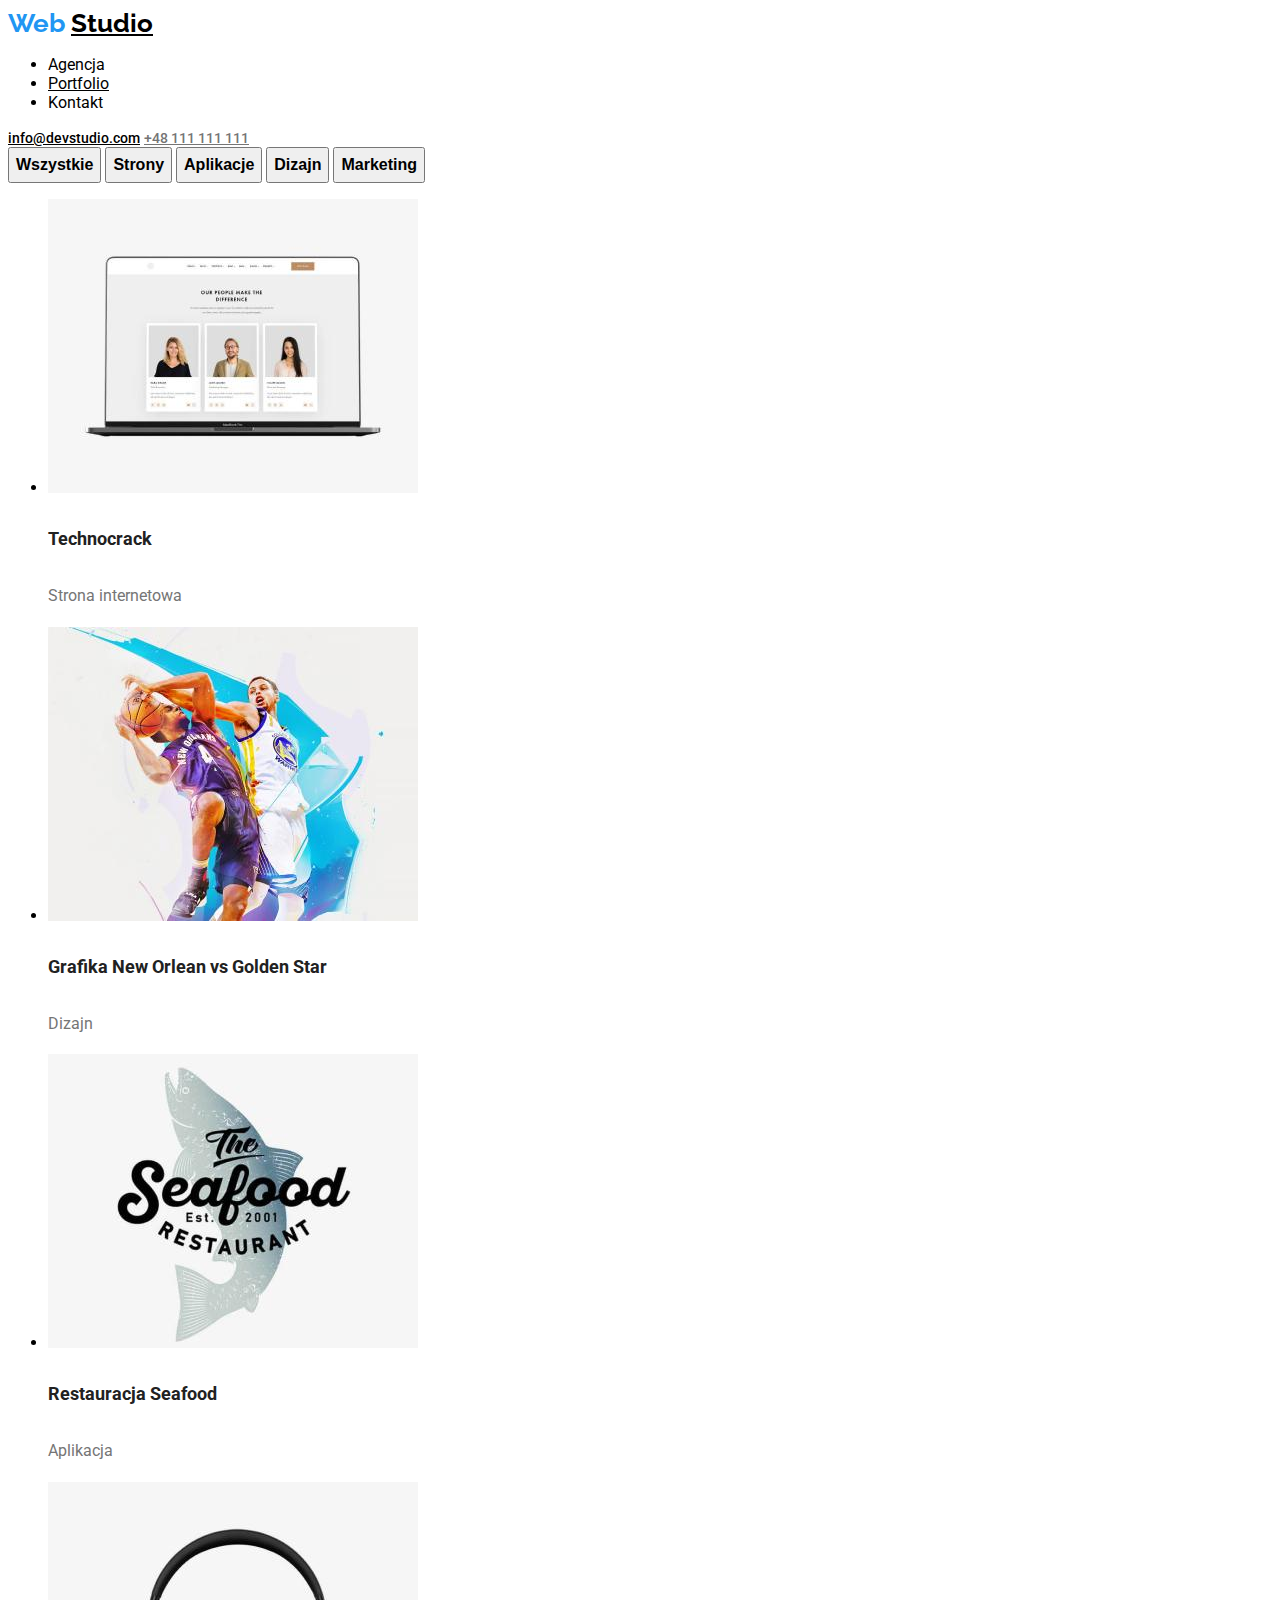
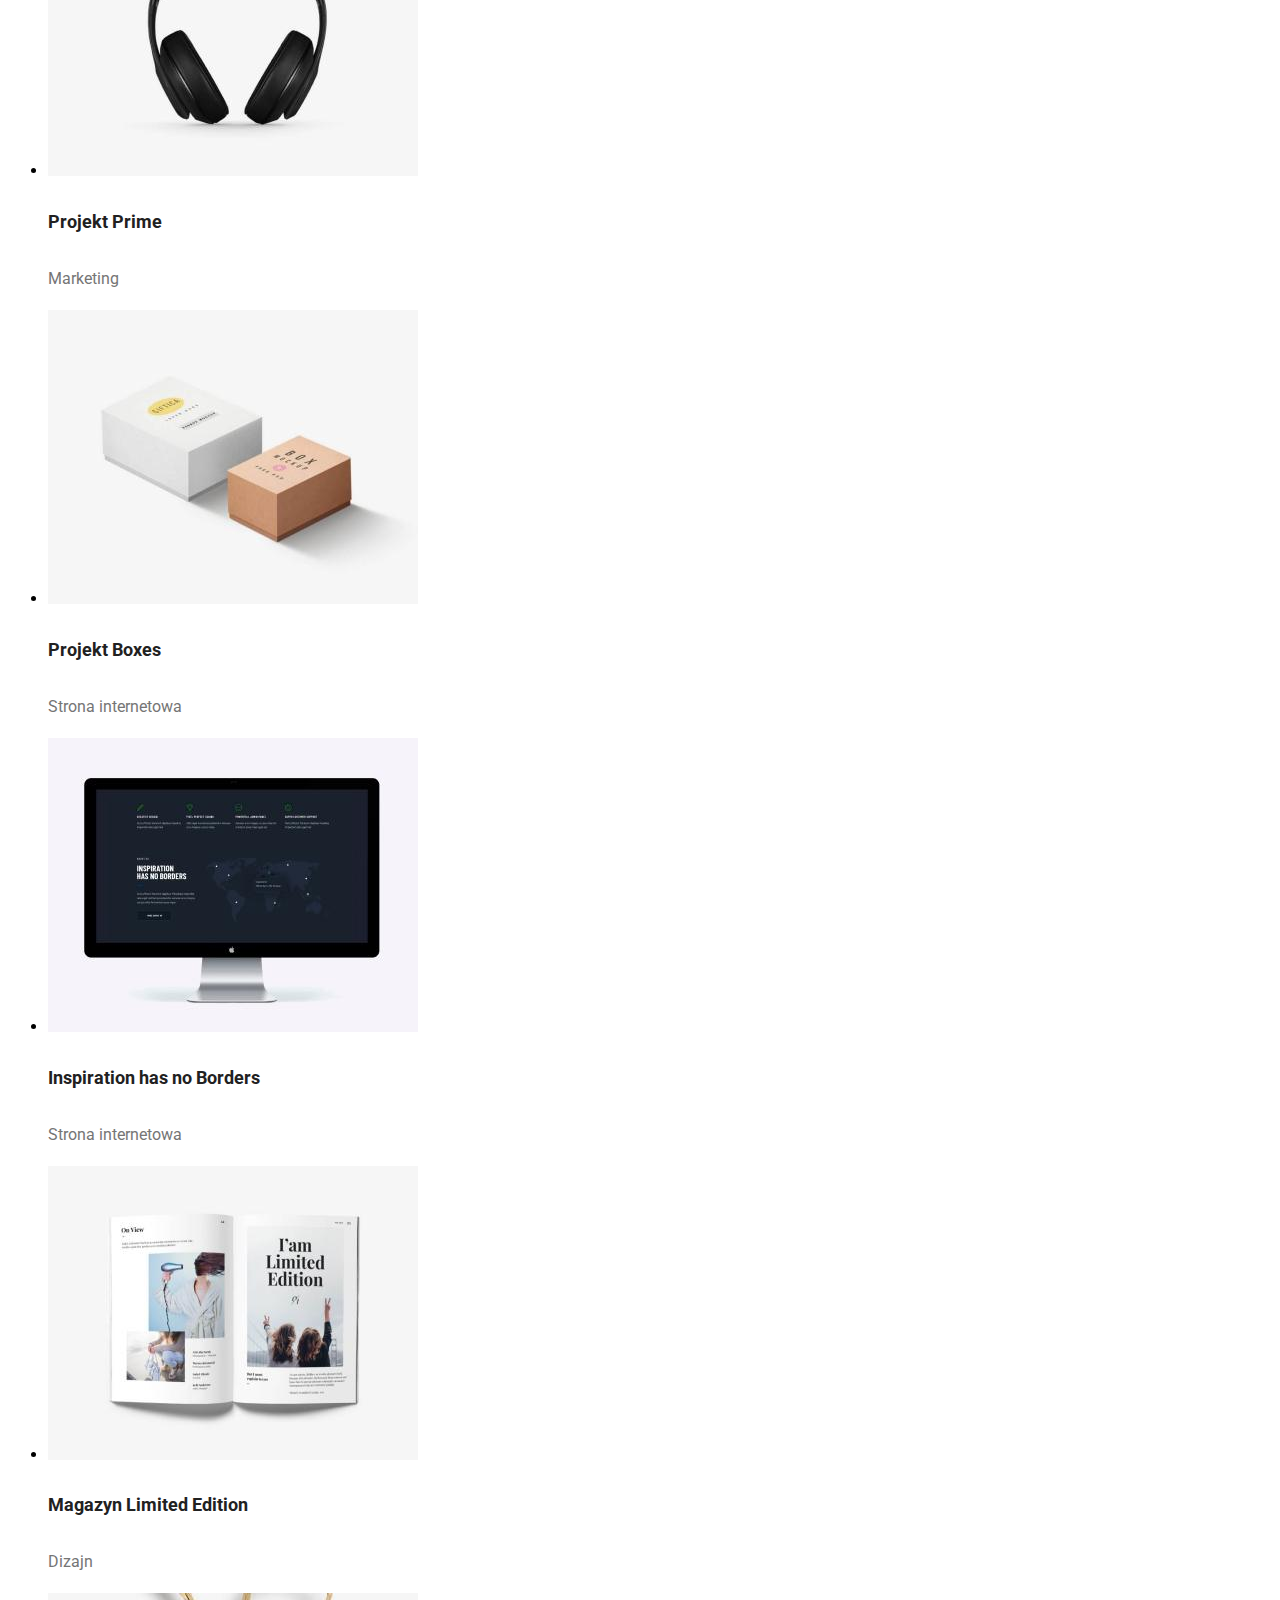
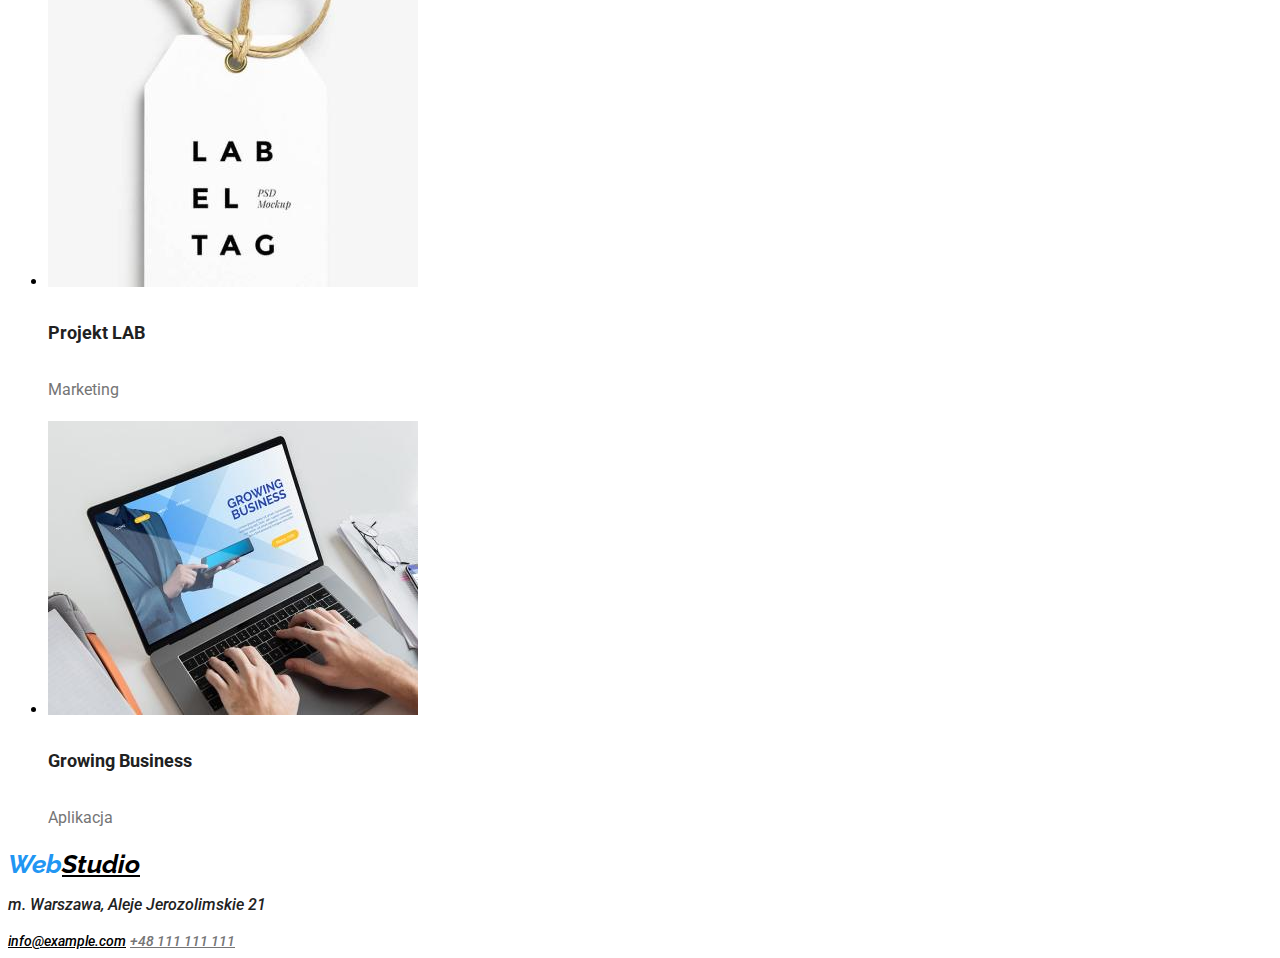
==== portfolio.html @ 7a5551d5 "create zadanie-3" ====
<!DOCTYPE html>
<html lang="en">
  <head>
    <meta charset="UTF-8" />
    <meta http-equiv="X-UA-Compatible" content="IE=edge" />
    <meta name="viewport" content="width=device-width, initial-scale=1.0" />
    <title>Document</title>
    <link rel="stylesheet" href="./CSS/style.css" />
    <link rel="preconnect" href="https://fonts.googleapis.com" />
    <link rel="preconnect" href="https://fonts.gstatic.com" crossorigin />
    <link
      href="https://fonts.googleapis.com/css2?family=Raleway:wght@700&family=Roboto:wght@400;500;700;900&display=swap"
      rel="stylesheet"
    />
    <style>
      body {
        font-family: "Roboto", sans-serif;
      }
    </style>
  </head>
  <body>
    <header>
      <div class="logo">
        <span>Web</span>
        <a class="menu-links" href="./index.html">Studio</a>
      </div>
      <nav>
        <ul class="menu-links">
          <li><a href="#" class="menu-links"></a>Agencja</li>
          <li><a href="./portfolio.html" class="menu-links">Portfolio</a></li>
          <li><a href="#" class="menu-links"></a> Kontakt</li>
        </ul>
      </nav>
      <a href="mailto:info@devstudio.com" class="contact-mail"
        >info@devstudio.com</a
      >
      <a href="tel:+48 111 111 111" class="contact-phone">+48 111 111 111</a>
    </header>
    <main>
      <button type="button">Wszystkie</button>
      <button type="button">Strony</button>
      <button type="button">Aplikacje</button>
      <button type="button">Dizajn</button>
      <button type="button">Marketing</button>
      <ul>
        <li>
          <img
            src="images/technocrack.jpg"
            width="370px"
            height="294px"
            alt="dwie kobiety i mezczyzna"
          />
          <h4>Technocrack</h4>
          <p class="usluga">Strona internetowa</p>
        </li>
      </ul>
      <ul>
        <li>
          <img
            src="images/Grafika New Orlean vs Golden Star.jpg"
            width="370px"
            height="294px"
            alt="kolorowi koszykarze"
          />
          <h4>Grafika New Orlean vs Golden Star</h4>
          <p class="usluga">Dizajn</p>
        </li>
      </ul>
      <ul>
        <li>
          <img
            src="images/Restauracja Seafood.jpg"
            width="370px"
            height="294px"
            alt="Nazwa restauracji na tle szarej ryby"
          />
          <h4>Restauracja Seafood</h4>
          <p class="usluga">Aplikacja</p>
        </li>
      </ul>
      <ul>
        <li>
          <img
            src="images/Projekt Prime.jpg"
            width="370px"
            height="294px"
            alt="duze sluchawki"
          />
          <h4>Projekt Prime</h4>
          <p class="usluga">Marketing</p>
        </li>
      </ul>
      <ul>
        <li>
          <img
            src="images/Projekt Boxes.jpg"
            width="370px"
            height="294px"
            alt="biale pudelko i bezowe pudelko"
          />
          <h4>Projekt Boxes</h4>
          <p class="usluga">Strona internetowa</p>
        </li>
      </ul>
      <ul>
        <li>
          <img
            src="images/Inspiration has no Borders.jpg"
            width="370px"
            height="294px"
            alt="czarny monitor z mapa swiata"
          />
          <h4>Inspiration has no Borders</h4>
          <p class="usluga">Strona internetowa</p>
        </li>
      </ul>
      <ul>
        <li>
          <img
            src="images/Magazyn Limited Edition.jpg"
            width="370px"
            height="294px"
            alt="otwarta gazeta"
          />
          <h4>Magazyn Limited Edition</h4>
          <p class="usluga">Dizajn</p>
        </li>
      </ul>
      <ul>
        <li>
          <img
            src="images/Projekt Lab.jpg"
            width="370px"
            height="294px"
            alt="zawieszka na sznurku"
          />
          <h4>Projekt LAB</h4>
          <p class="usluga">Marketing</p>
        </li>
      </ul>
      <ul>
        <li>
          <img
            src="images/Growing Business.jpg"
            width="370px"
            height="294px"
            alt="mezczyzna piszacy na laptopie"
          />
          <h4>Growing Business</h4>
          <p class="usluga">Aplikacja</p>
        </li>
      </ul>
    </main>
    <footer>
      <address>
        <div class="logo">
          <span>Web</span><a class="menu-links" href="./index.html">Studio</a>
        </div>
        <h3>m. Warszawa, Aleje Jerozolimskie 21</h3>
        <a href="mailto:info@example.com" class="contact-mail"
          >info@example.com</a
        >
        <a href="tel:+48 111 111 111" class="contact-phone">+48 111 111 111</a>
      </address>
    </footer>
  </body>
</html>
---- CSS/style.css ----
.logo {
  font-family: "Raleway";
  color: #2196f3;
  line-height: 1.19;
  font-weight: 700;
  font-size: 26px;
}
.menu-links {
  color: black;
  justify-content: space-between;
}
.menu-links:hover {
  color: #2196f3;
}
.contact-mail {
  color: black;
  font-size: 14px;
  font-weight: 500;
  line-height: 1.14;
}
.contact-mail:hover {
  color: #2196f3;
}
.contact-phone {
  color: #757575;
  font-size: 14px;
  font-weight: 500;
  line-height: 1.14;
}
.contact-phone:hover {
  color: #2196f3;
}
h1 {
  color: black;
  font-size: 44px;
  font-weight: 900;
  line-height: 1.36;
}
button {
  font-weight: 700;
  font-size: 16px;
  line-height: 1.87;
}
button {
  cursor: pointer;
}
h4 {
  font-weight: 700;
  font-size: 14px;
  line-height: 1.14;
  color: #212121;
}
.lorem-ipsum {
  font-weight: 400;
  font-size: 14px;
  line-height: 1.71;
  color: #757575;
}
h2 {
  font-weight: 700;
  font-size: 36px;
  line-height: 1.17;
  color: #212121;
}
h3 {
  font-weight: 500;
  font-size: 16px;
  line-height: 1.18;
  color: #212121;
}
.job-description {
  font-weight: 400;
  font-size: 16px;
  line-height: 1.18;
  color: #757575;
}
.address {
  font-weight: 400;
  font-size: 14px;
  line-height: 1.71;
  color: black;
}
h4 {
  font-weight: 700;
  font-size: 18px;
  line-height: 2;
  color: #212121;
}
.usluga {
  font-weight: 400;
  font-size: 16px;
  line-height: 1.87;
  color: #757575;
}
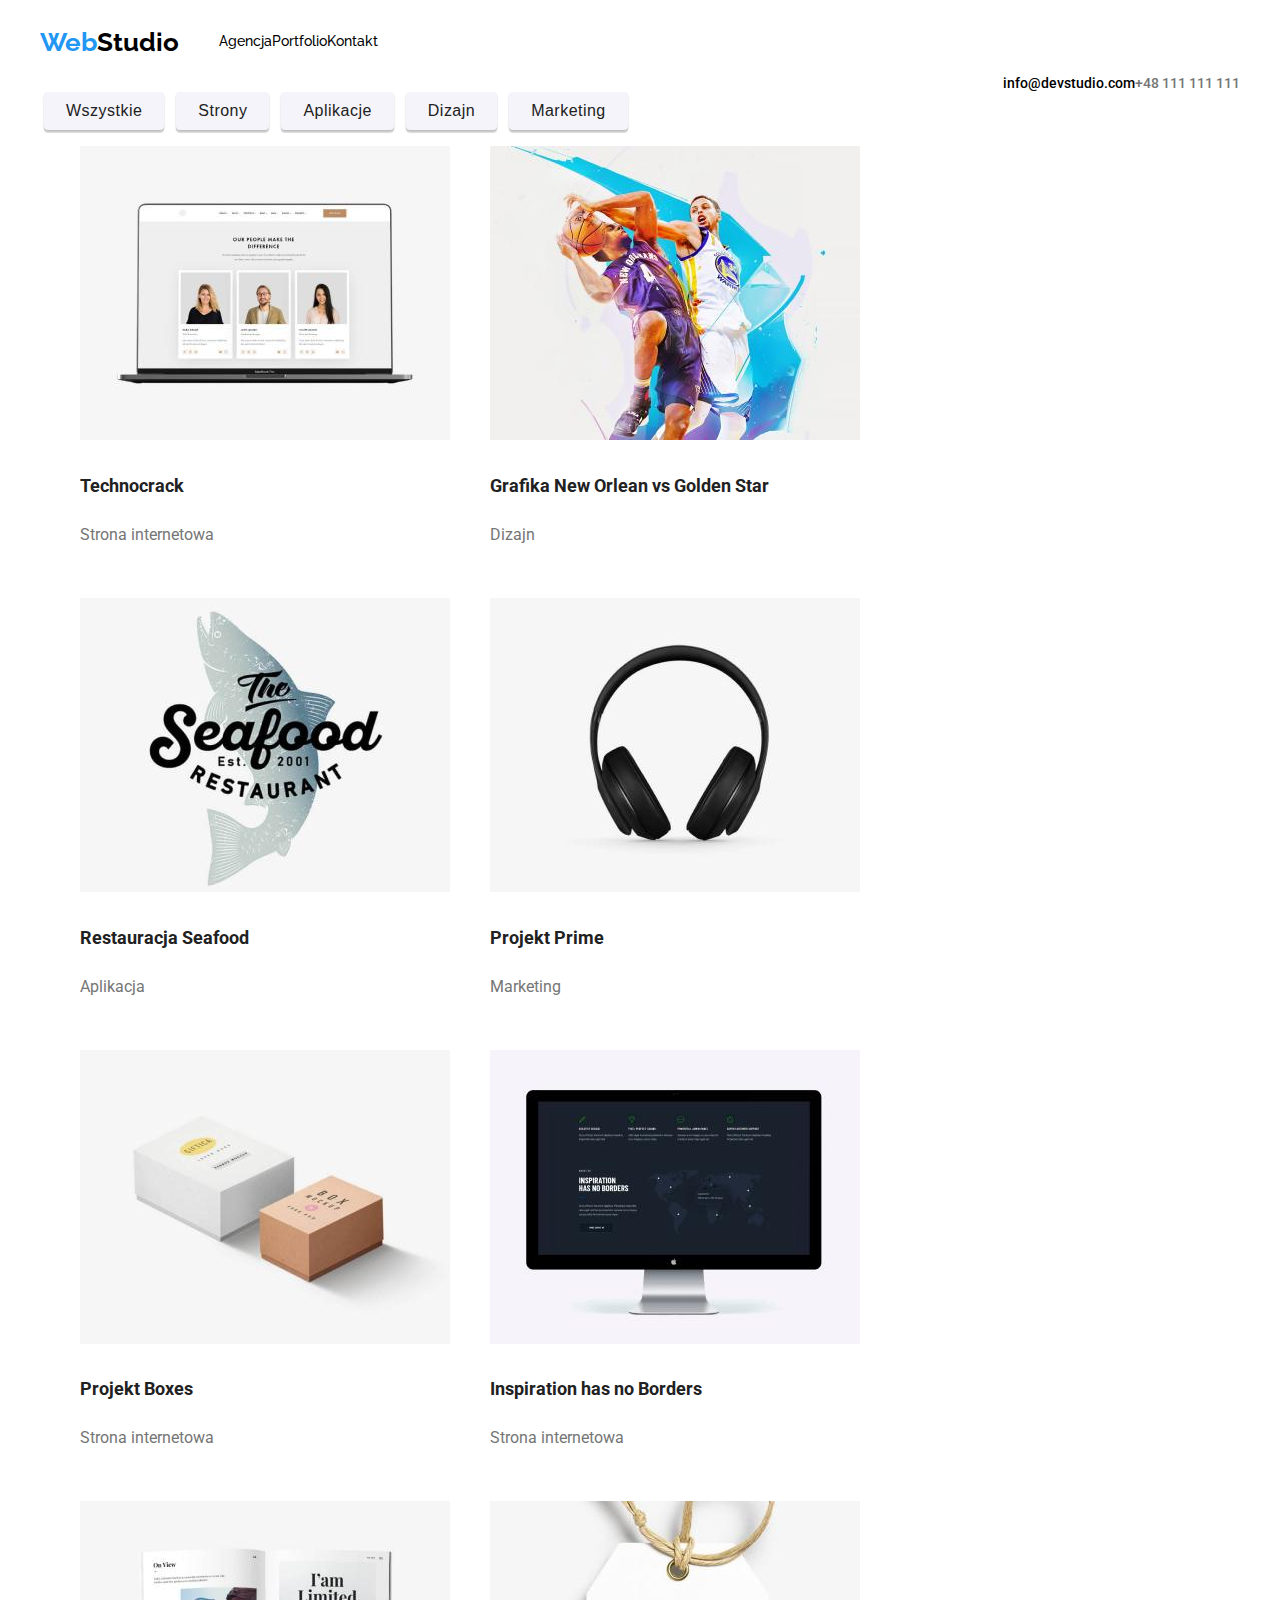
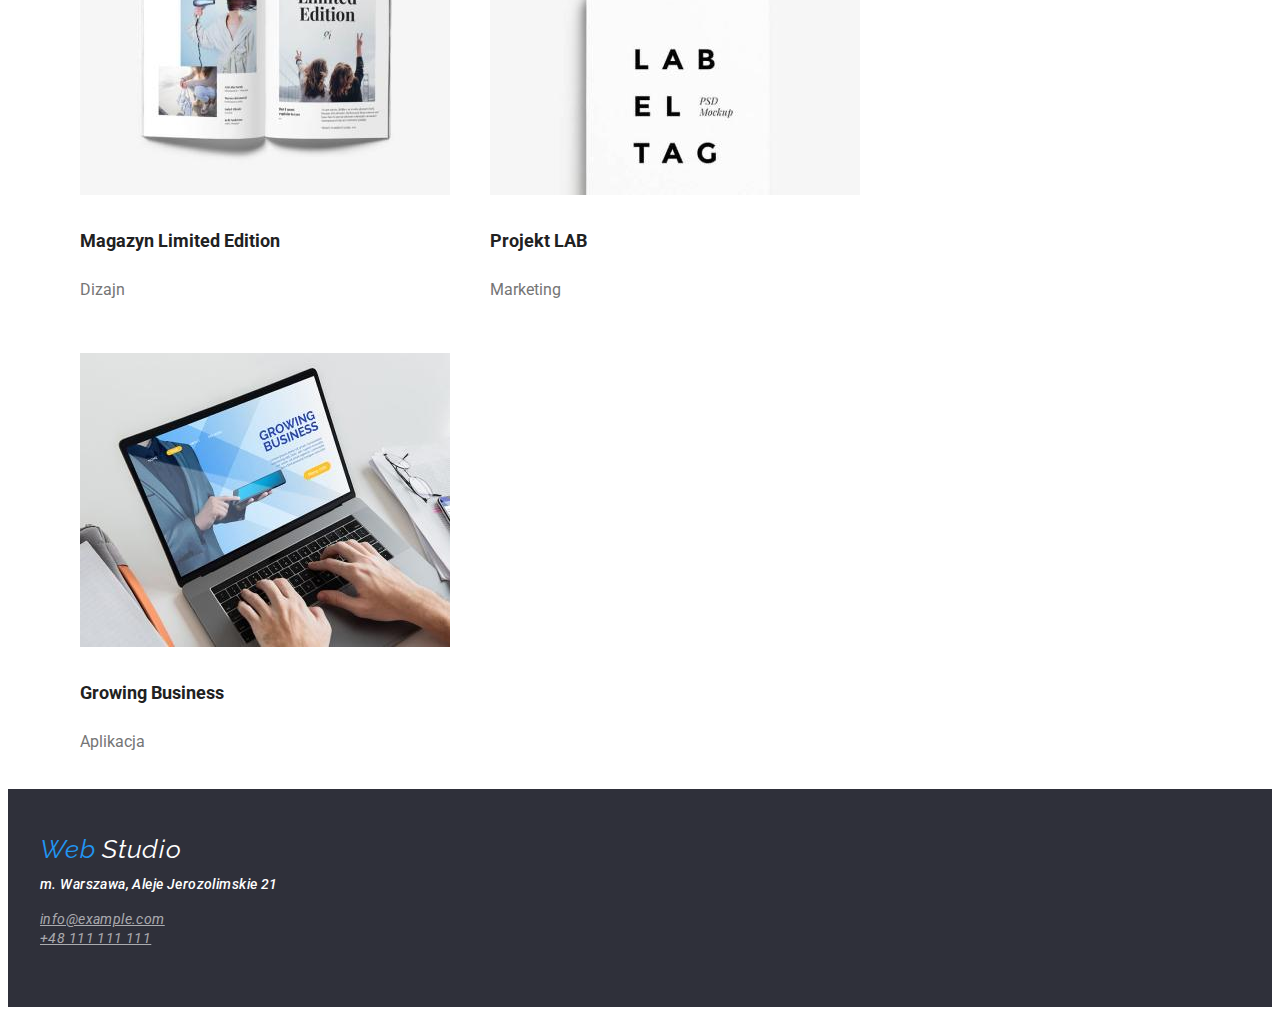
==== commit 2b5eef5a: "added index.html and style.css and portfolio.html" ====
--- a/portfolio.html
+++ b/portfolio.html
@@ -20,148 +20,172 @@
   </head>
   <body>
     <header>
-      <div class="logo">
-        <span>Web</span>
-        <a class="menu-links" href="./index.html">Studio</a>
+      <div class="container">
+        <div class="logo-nav">
+          <span>Web</span>
+          <a class="logo" href="./index.html">Studio</a>
+          <nav class="navbar-menu">
+            <ul class="menu">
+              <li><a href="#" class="menu-links">Agencja</a></li>
+              <li>
+                <a href="./portfolio.html" class="menu-links">Portfolio</a>
+              </li>
+              <li><a href="#" class="menu-links">Kontakt</a></li>
+            </ul>
+          </nav>
+        </div>
+        <div class="head-contact">
+          <a href="mailto:info@devstudio.com" class="contact-mail"
+            >info@devstudio.com</a
+          >
+
+          <a href="tel:+48111111111" class="contact-phone">+48 111 111 111</a>
+        </div>
       </div>
-      <nav>
-        <ul class="menu-links">
-          <li><a href="#" class="menu-links"></a>Agencja</li>
-          <li><a href="./portfolio.html" class="menu-links">Portfolio</a></li>
-          <li><a href="#" class="menu-links"></a> Kontakt</li>
-        </ul>
-      </nav>
-      <a href="mailto:info@devstudio.com" class="contact-mail"
-        >info@devstudio.com</a
-      >
-      <a href="tel:+48 111 111 111" class="contact-phone">+48 111 111 111</a>
     </header>
     <main>
-      <button type="button">Wszystkie</button>
-      <button type="button">Strony</button>
-      <button type="button">Aplikacje</button>
-      <button type="button">Dizajn</button>
-      <button type="button">Marketing</button>
-      <ul>
-        <li>
-          <img
-            src="images/technocrack.jpg"
-            width="370px"
-            height="294px"
-            alt="dwie kobiety i mezczyzna"
-          />
-          <h4>Technocrack</h4>
-          <p class="usluga">Strona internetowa</p>
-        </li>
-      </ul>
-      <ul>
-        <li>
-          <img
-            src="images/Grafika New Orlean vs Golden Star.jpg"
-            width="370px"
-            height="294px"
-            alt="kolorowi koszykarze"
-          />
-          <h4>Grafika New Orlean vs Golden Star</h4>
-          <p class="usluga">Dizajn</p>
-        </li>
-      </ul>
-      <ul>
-        <li>
-          <img
-            src="images/Restauracja Seafood.jpg"
-            width="370px"
-            height="294px"
-            alt="Nazwa restauracji na tle szarej ryby"
-          />
-          <h4>Restauracja Seafood</h4>
-          <p class="usluga">Aplikacja</p>
-        </li>
-      </ul>
-      <ul>
-        <li>
-          <img
-            src="images/Projekt Prime.jpg"
-            width="370px"
-            height="294px"
-            alt="duze sluchawki"
-          />
-          <h4>Projekt Prime</h4>
-          <p class="usluga">Marketing</p>
-        </li>
-      </ul>
-      <ul>
-        <li>
-          <img
-            src="images/Projekt Boxes.jpg"
-            width="370px"
-            height="294px"
-            alt="biale pudelko i bezowe pudelko"
-          />
-          <h4>Projekt Boxes</h4>
-          <p class="usluga">Strona internetowa</p>
-        </li>
-      </ul>
-      <ul>
-        <li>
-          <img
-            src="images/Inspiration has no Borders.jpg"
-            width="370px"
-            height="294px"
-            alt="czarny monitor z mapa swiata"
-          />
-          <h4>Inspiration has no Borders</h4>
-          <p class="usluga">Strona internetowa</p>
-        </li>
-      </ul>
-      <ul>
-        <li>
-          <img
-            src="images/Magazyn Limited Edition.jpg"
-            width="370px"
-            height="294px"
-            alt="otwarta gazeta"
-          />
-          <h4>Magazyn Limited Edition</h4>
-          <p class="usluga">Dizajn</p>
-        </li>
-      </ul>
-      <ul>
-        <li>
-          <img
-            src="images/Projekt Lab.jpg"
-            width="370px"
-            height="294px"
-            alt="zawieszka na sznurku"
-          />
-          <h4>Projekt LAB</h4>
-          <p class="usluga">Marketing</p>
-        </li>
-      </ul>
-      <ul>
-        <li>
-          <img
-            src="images/Growing Business.jpg"
-            width="370px"
-            height="294px"
-            alt="mezczyzna piszacy na laptopie"
-          />
-          <h4>Growing Business</h4>
-          <p class="usluga">Aplikacja</p>
-        </li>
-      </ul>
+      <div class="container">
+        <div class="all-buttons">
+          <button class="portfolio-buttons" type="button">Wszystkie</button>
+          <button class="portfolio-buttons" type="button">Strony</button>
+          <button class="portfolio-buttons" type="button">Aplikacje</button>
+          <button class="portfolio-buttons" type="button">Dizajn</button>
+          <button class="portfolio-buttons" type="button">Marketing</button>
+        </div>
+        <div class="portfolio-pics">
+          <ul>
+            <li>
+              <img
+                src="images/technocrack.jpg"
+                width="370px"
+                height="294px"
+                alt="dwie kobiety i mezczyzna"
+              />
+              <h4>Technocrack</h4>
+              <p class="usluga">Strona internetowa</p>
+            </li>
+          </ul>
+          <ul>
+            <li>
+              <img
+                src="images/Grafika New Orlean vs Golden Star.jpg"
+                width="370px"
+                height="294px"
+                alt="kolorowi koszykarze"
+              />
+              <h4>Grafika New Orlean vs Golden Star</h4>
+              <p class="usluga">Dizajn</p>
+            </li>
+          </ul>
+          <ul>
+            <li>
+              <img
+                src="images/Restauracja Seafood.jpg"
+                width="370px"
+                height="294px"
+                alt="Nazwa restauracji na tle szarej ryby"
+              />
+              <h4>Restauracja Seafood</h4>
+              <p class="usluga">Aplikacja</p>
+            </li>
+          </ul>
+          <ul>
+            <li>
+              <img
+                src="images/Projekt Prime.jpg"
+                width="370px"
+                height="294px"
+                alt="duze sluchawki"
+              />
+              <h4>Projekt Prime</h4>
+              <p class="usluga">Marketing</p>
+            </li>
+          </ul>
+          <ul>
+            <li>
+              <img
+                src="images/Projekt Boxes.jpg"
+                width="370px"
+                height="294px"
+                alt="biale pudelko i bezowe pudelko"
+              />
+              <h4>Projekt Boxes</h4>
+              <p class="usluga">Strona internetowa</p>
+            </li>
+          </ul>
+          <ul>
+            <li>
+              <img
+                src="images/Inspiration has no Borders.jpg"
+                width="370px"
+                height="294px"
+                alt="czarny monitor z mapa swiata"
+              />
+              <h4>Inspiration has no Borders</h4>
+              <p class="usluga">Strona internetowa</p>
+            </li>
+          </ul>
+          <ul>
+            <li>
+              <img
+                src="images/Magazyn Limited Edition.jpg"
+                width="370px"
+                height="294px"
+                alt="otwarta gazeta"
+              />
+              <h4>Magazyn Limited Edition</h4>
+              <p class="usluga">Dizajn</p>
+            </li>
+          </ul>
+          <ul>
+            <li>
+              <img
+                src="images/Projekt Lab.jpg"
+                width="370px"
+                height="294px"
+                alt="zawieszka na sznurku"
+              />
+              <h4>Projekt LAB</h4>
+              <p class="usluga">Marketing</p>
+            </li>
+          </ul>
+          <ul>
+            <li>
+              <img
+                src="images/Growing Business.jpg"
+                width="370px"
+                height="294px"
+                alt="mezczyzna piszacy na laptopie"
+              />
+              <h4>Growing Business</h4>
+              <p class="usluga">Aplikacja</p>
+            </li>
+          </ul>
+        </div>
+      </div>
     </main>
-    <footer>
-      <address>
-        <div class="logo">
-          <span>Web</span><a class="menu-links" href="./index.html">Studio</a>
-        </div>
-        <h3>m. Warszawa, Aleje Jerozolimskie 21</h3>
-        <a href="mailto:info@example.com" class="contact-mail"
-          >info@example.com</a
-        >
-        <a href="tel:+48 111 111 111" class="contact-phone">+48 111 111 111</a>
-      </address>
+    <footer class="footer-description">
+      <div class="container">
+        <address>
+          <div class="logo-footer">
+            <span class="logo1">Web</span>
+            <a href="./index.html" class="logo2">Studio</a>
+          </div>
+          <h3 class="address-footer">m. Warszawa, Aleje Jerozolimskie 21</h3>
+          <ul class="contact-list">
+            <li>
+              <a href="mailto:info@example.com" class="contact-mail-footer"
+                >info@example.com</a
+              >
+            </li>
+            <li>
+              <a href="tel:+48 111 111 111" class="contact-phone-footer"
+                >+48 111 111 111</a
+              >
+            </li>
+          </ul>
+        </address>
+      </div>
     </footer>
   </body>
 </html>
--- a/CSS/style.css
+++ b/CSS/style.css
@@ -1,47 +1,100 @@
+.container {
+  width: 1200px;
+  margin: 0 auto;
+}
+.navbar-menu {
+  display: flex;
+  flex-direction: row;
+  justify-content: space-between;
+  text-decoration: none;
+}
+.head-contact {
+  align-items: center;
+  display: flex;
+  justify-content: flex-end;
+}
+.menu {
+  flex-direction: row;
+  display: flex;
+  justify-content: space-between;
+}
+.logo-nav {
+  display: flex;
+  font-family: "Raleway";
+  color: #2196f3;
+  line-height: 1.19;
+  font-weight: 700;
+  font-size: 26px;
+  align-items: center;
+}
 .logo {
   font-family: "Raleway";
-  color: #2196f3;
+  color: black;
   line-height: 1.19;
   font-weight: 700;
   font-size: 26px;
+  text-decoration: none;
+}
+.logo:hover {
+  color: #2196f3;
 }
 .menu-links {
-  color: black;
-  justify-content: space-between;
+  display: flex;
+  color: black;
+  list-style: none;
+  font-size: 14px;
+  font-weight: 500;
+  line-height: 1.14;
+  text-decoration: none;
 }
 .menu-links:hover {
   color: #2196f3;
 }
-.contact-mail {
-  color: black;
-  font-size: 14px;
-  font-weight: 500;
-  line-height: 1.14;
-}
-.contact-mail:hover {
-  color: #2196f3;
-}
-.contact-phone {
-  color: #757575;
-  font-size: 14px;
-  font-weight: 500;
-  line-height: 1.14;
-}
-.contact-phone:hover {
-  color: #2196f3;
-}
-h1 {
-  color: black;
+.main-description {
+  padding: 200px;
+  text-align: center;
+  margin: 0 auto;
+}
+.main-description > h1 {
+  color: white;
   font-size: 44px;
   font-weight: 900;
   line-height: 1.36;
-}
-button {
-  font-weight: 700;
-  font-size: 16px;
-  line-height: 1.87;
-}
-button {
+  text-align: center;
+  letter-spacing: 0.06em;
+  margin: 0 auto;
+  margin-bottom: 40px;
+}
+.contact-mail {
+  color: black;
+  font-size: 14px;
+  font-weight: 500;
+  line-height: 1.14;
+  text-decoration: none;
+}
+.contact-mail:hover {
+  color: #2196f3;
+}
+.contact-phone {
+  color: #757575;
+  font-size: 14px;
+  font-weight: 500;
+  line-height: 1.14;
+  text-decoration: none;
+}
+.contact-phone:hover {
+  color: #2196f3;
+}
+.button-description {
+  font-weight: 900;
+  font-size: 16px;
+  line-height: 1.88;
+  background-color: #2196f3;
+  color: #fff;
+  padding: 10px 42px;
+  border-radius: 4px;
+  border: none;
+  letter-spacing: 0.06em;
   cursor: pointer;
 }
 h4 {
@@ -49,18 +102,59 @@
   font-size: 14px;
   line-height: 1.14;
   color: #212121;
+  margin-bottom: 10px;
+}
+.our-strenghts {
+  display: flex;
+  padding: 0;
+  gap: 30px;
+  letter-spacing: 0.03em;
 }
 .lorem-ipsum {
   font-weight: 400;
   font-size: 14px;
   line-height: 1.71;
   color: #757575;
+}
+ul {
+  list-style: none;
 }
 h2 {
   font-weight: 700;
   font-size: 36px;
   line-height: 1.17;
   color: #212121;
+  text-align: center;
+}
+.what-we-do {
+  display: flex;
+  flex-direction: row;
+  padding: 0;
+  justify-content: space-around;
+  gap: 30px;
+  margin: 0 auto;
+}
+.section-background {
+  background-color: #2f303a;
+  height: 600px;
+}
+.team-background {
+  background: #f5f4fa;
+  padding-top: 94px;
+  padding-bottom: 94px;
+}
+.our-team {
+  display: flex;
+  gap: 30px;
+  padding: 0;
+  justify-content: center;
+}
+.human {
+  box-shadow: 0px 1px 3px rgba(0, 0, 0, 0.12), 0px 1px 1px rgba(0, 0, 0, 0.14),
+    0px 2px 1px rgba(0, 0, 0, 0.2);
+  border-radius: 0px 0px 4px 4px;
+  background-color: #fff;
+  text-align: center;
 }
 h3 {
   font-weight: 500;
@@ -92,3 +186,90 @@
   line-height: 1.87;
   color: #757575;
 }
+.footer-description {
+  background-color: #2f303a;
+  padding-top: 60px;
+  padding-bottom: 60px;
+}
+.logo-footer {
+  font-family: Raleway, sans-serif;
+  font-size: 26px;
+  line-height: 1.2px;
+  letter-spacing: 0.03em;
+  margin-top: 0;
+  margin-bottom: 0;
+  font-weight: 700px;
+}
+.logo1 {
+  color: #2196f3;
+  margin: 0;
+}
+.logo2 {
+  color: #fff;
+  text-decoration: none;
+  margin: 0;
+}
+.logo2:hover {
+  color: #2196f3;
+}
+.contact-mail-footer {
+  font-weight: 400px;
+  font-size: 14px;
+  line-height: 1.71px;
+  letter-spacing: 0.03em;
+  color: rgba(255, 255, 255, 0.6);
+  padding-top: 9px;
+}
+.contact-phone-footer {
+  font-weight: 400px;
+  font-size: 14px;
+  line-height: 1.71px;
+  letter-spacing: 0.03em;
+  color: rgba(255, 255, 255, 0.6);
+  padding-top: 9px;
+}
+.address-footer {
+  font-weight: 400px;
+  font-size: 14px;
+  line-height: 1.71px;
+  letter-spacing: 0.03em;
+  color: #fff;
+  padding-top: 20px;
+}
+.contact-list {
+  list-style: none;
+  display: block;
+  align-content: flex-start;
+  margin: 0 auto;
+  padding: 0;
+  padding-top: 9px;
+}
+/*PORTFOLIO*/
+.all-buttons {
+}
+.portfolio-buttons {
+  background: #f5f4fa;
+  border-radius: 4px;
+  box-shadow: 0px 3px 1px rgba(0, 0, 0, 0.1), 0px 1px 2px rgba(0, 0, 0, 0.08),
+    0px 2px 2px rgba(0, 0, 0, 0.12);
+  letter-spacing: 0.03em;
+  text-align: center;
+  font-weight: 500;
+  line-height: 1.62;
+  font-size: 16px;
+  color: #212121;
+  border-style: none;
+  padding: 6px 22px;
+  margin: 0px 4px;
+  cursor: pointer;
+}
+.portfolio-buttons:hover {
+  background: #2196f3;
+  color: #fff;
+}
+.portfolio-pics {
+  display: flex;
+  flex-wrap: wrap;
+  flex-direction: row;
+  margin: 0 auto;
+}
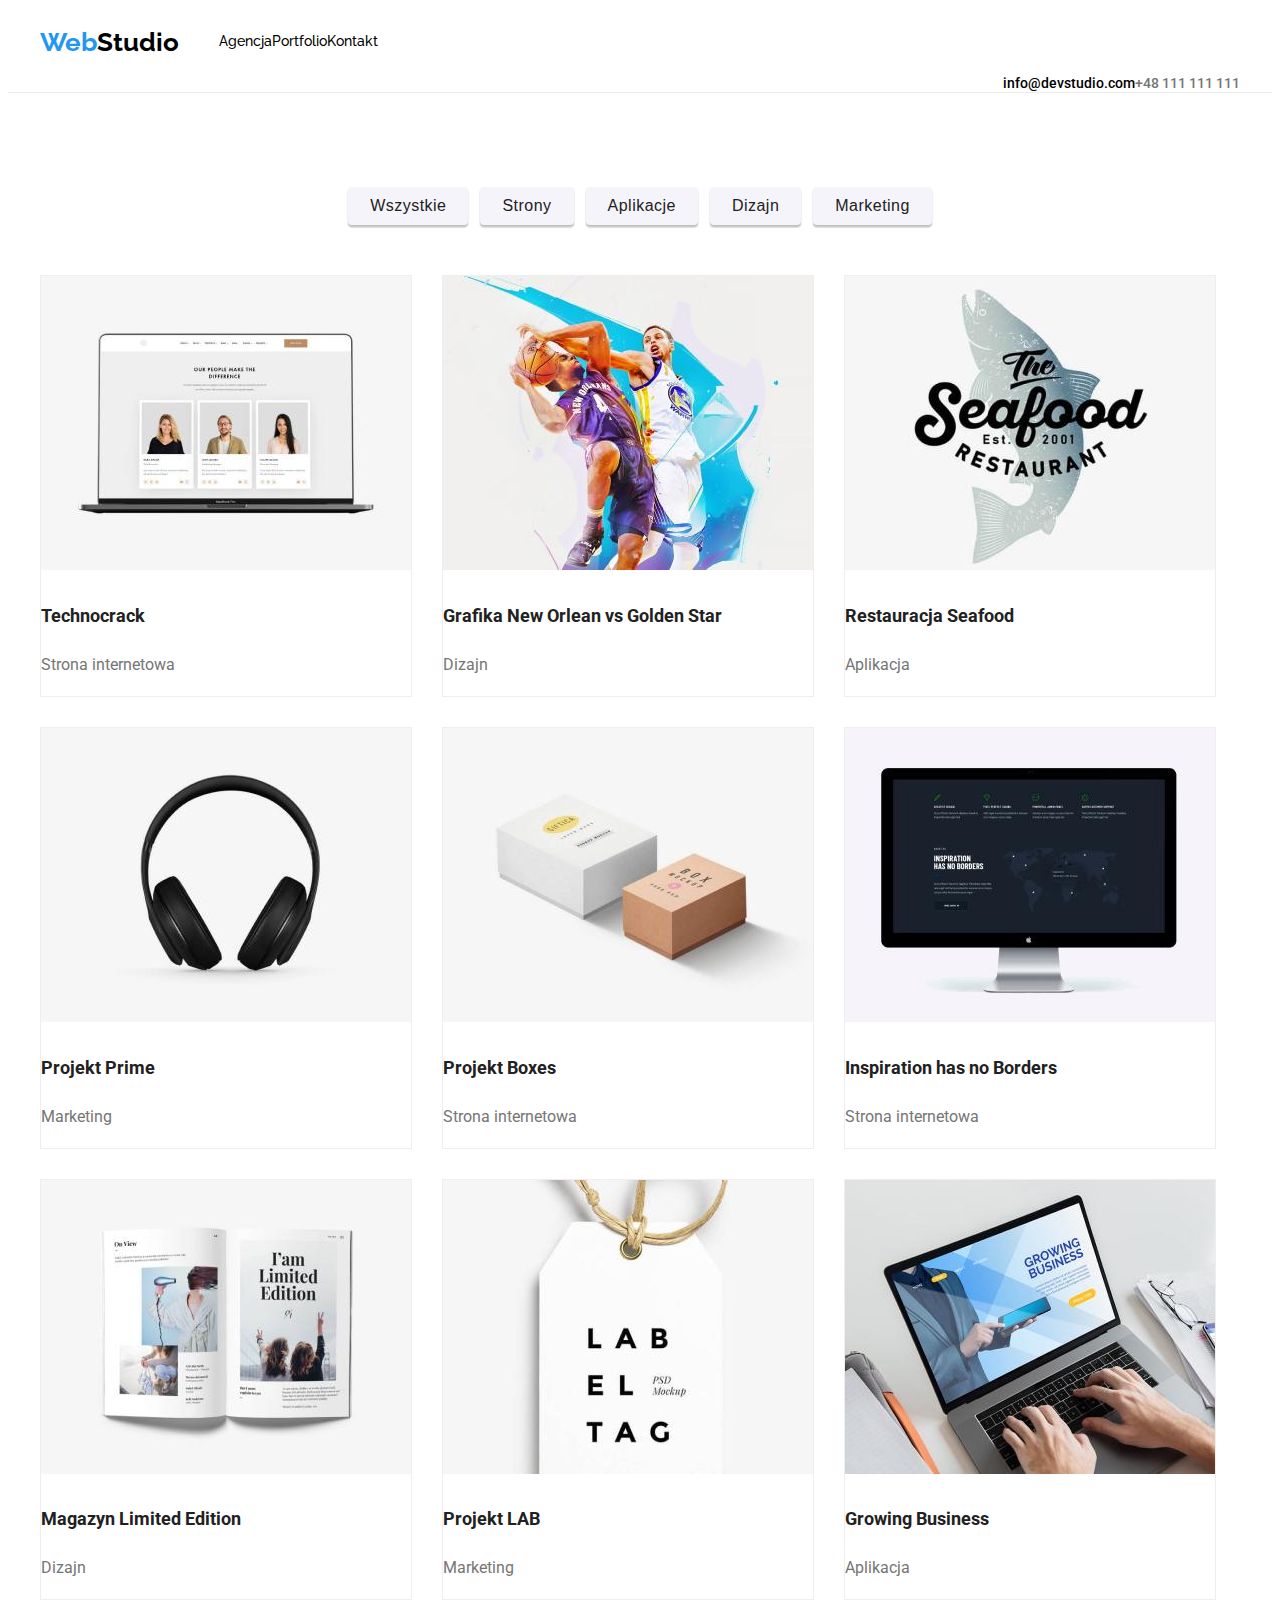
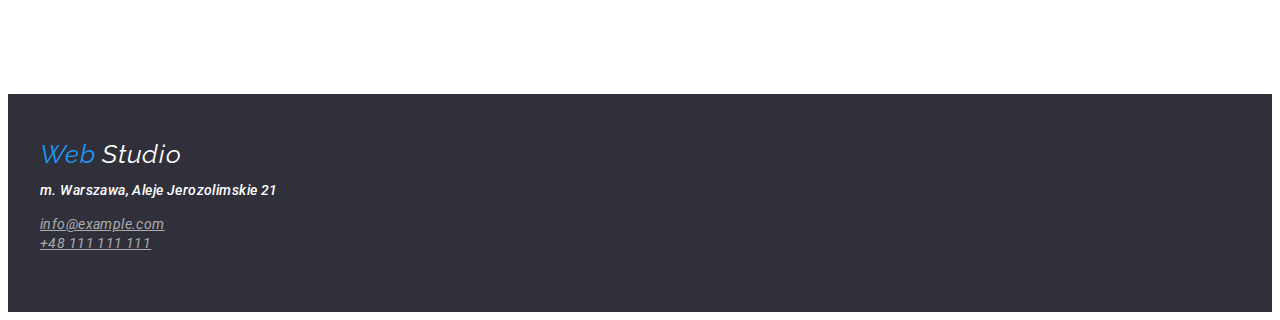
==== commit 111b807e: "add inex.html add portfolio.html add style.css" ====
--- a/portfolio.html
+++ b/portfolio.html
@@ -20,26 +20,28 @@
   </head>
   <body>
     <header>
-      <div class="container">
-        <div class="logo-nav">
-          <span>Web</span>
-          <a class="logo" href="./index.html">Studio</a>
-          <nav class="navbar-menu">
-            <ul class="menu">
-              <li><a href="#" class="menu-links">Agencja</a></li>
-              <li>
-                <a href="./portfolio.html" class="menu-links">Portfolio</a>
-              </li>
-              <li><a href="#" class="menu-links">Kontakt</a></li>
-            </ul>
-          </nav>
-        </div>
-        <div class="head-contact">
-          <a href="mailto:info@devstudio.com" class="contact-mail"
-            >info@devstudio.com</a
-          >
+      <div class="border">
+        <div class="container">
+          <div class="logo-nav">
+            <span>Web</span>
+            <a class="logo" href="./index.html">Studio</a>
+            <nav class="navbar-menu">
+              <ul class="menu">
+                <li><a href="#" class="menu-links">Agencja</a></li>
+                <li>
+                  <a href="./portfolio.html" class="menu-links">Portfolio</a>
+                </li>
+                <li><a href="#" class="menu-links">Kontakt</a></li>
+              </ul>
+            </nav>
+          </div>
+          <div class="head-contact">
+            <a href="mailto:info@devstudio.com" class="contact-mail"
+              >info@devstudio.com</a
+            >
 
-          <a href="tel:+48111111111" class="contact-phone">+48 111 111 111</a>
+            <a href="tel:+48111111111" class="contact-phone">+48 111 111 111</a>
+          </div>
         </div>
       </div>
     </header>
@@ -52,33 +54,35 @@
           <button class="portfolio-buttons" type="button">Dizajn</button>
           <button class="portfolio-buttons" type="button">Marketing</button>
         </div>
+      </div>
+      <div class="container">
         <div class="portfolio-pics">
-          <ul>
-            <li>
+          <ul class="images">
+            <li class="image">
               <img
                 src="images/technocrack.jpg"
                 width="370px"
                 height="294px"
                 alt="dwie kobiety i mezczyzna"
               />
+
               <h4>Technocrack</h4>
               <p class="usluga">Strona internetowa</p>
             </li>
-          </ul>
-          <ul>
-            <li>
+
+            <li class="image">
               <img
                 src="images/Grafika New Orlean vs Golden Star.jpg"
                 width="370px"
                 height="294px"
                 alt="kolorowi koszykarze"
               />
+
               <h4>Grafika New Orlean vs Golden Star</h4>
               <p class="usluga">Dizajn</p>
             </li>
-          </ul>
-          <ul>
-            <li>
+
+            <li class="image">
               <img
                 src="images/Restauracja Seafood.jpg"
                 width="370px"
@@ -88,9 +92,8 @@
               <h4>Restauracja Seafood</h4>
               <p class="usluga">Aplikacja</p>
             </li>
-          </ul>
-          <ul>
-            <li>
+
+            <li class="image">
               <img
                 src="images/Projekt Prime.jpg"
                 width="370px"
@@ -100,9 +103,8 @@
               <h4>Projekt Prime</h4>
               <p class="usluga">Marketing</p>
             </li>
-          </ul>
-          <ul>
-            <li>
+
+            <li class="image">
               <img
                 src="images/Projekt Boxes.jpg"
                 width="370px"
@@ -112,9 +114,8 @@
               <h4>Projekt Boxes</h4>
               <p class="usluga">Strona internetowa</p>
             </li>
-          </ul>
-          <ul>
-            <li>
+
+            <li class="image">
               <img
                 src="images/Inspiration has no Borders.jpg"
                 width="370px"
@@ -124,9 +125,8 @@
               <h4>Inspiration has no Borders</h4>
               <p class="usluga">Strona internetowa</p>
             </li>
-          </ul>
-          <ul>
-            <li>
+
+            <li class="image">
               <img
                 src="images/Magazyn Limited Edition.jpg"
                 width="370px"
@@ -136,9 +136,8 @@
               <h4>Magazyn Limited Edition</h4>
               <p class="usluga">Dizajn</p>
             </li>
-          </ul>
-          <ul>
-            <li>
+
+            <li class="image">
               <img
                 src="images/Projekt Lab.jpg"
                 width="370px"
@@ -148,9 +147,8 @@
               <h4>Projekt LAB</h4>
               <p class="usluga">Marketing</p>
             </li>
-          </ul>
-          <ul>
-            <li>
+
+            <li class="image">
               <img
                 src="images/Growing Business.jpg"
                 width="370px"
--- a/CSS/style.css
+++ b/CSS/style.css
@@ -245,7 +245,15 @@
   padding-top: 9px;
 }
 /*PORTFOLIO*/
+.border {
+  border-bottom: 1px solid;
+  border-color: #ececec;
+}
 .all-buttons {
+  text-align: center;
+  margin: 0 auto;
+  padding-bottom: 50px;
+  padding-top: 94px;
 }
 .portfolio-buttons {
   background: #f5f4fa;
@@ -268,8 +276,18 @@
   color: #fff;
 }
 .portfolio-pics {
+  margin: 0;
+  padding-bottom: 94px;
+}
+.images {
   display: flex;
   flex-wrap: wrap;
-  flex-direction: row;
-  margin: 0 auto;
-}
+  gap: 30px;
+  padding: 0;
+  margin: 0;
+  flex-basis: calc((100% - 30px) / 3);
+}
+.image {
+  border: solid 1px;
+  border-color: #eee;
+}
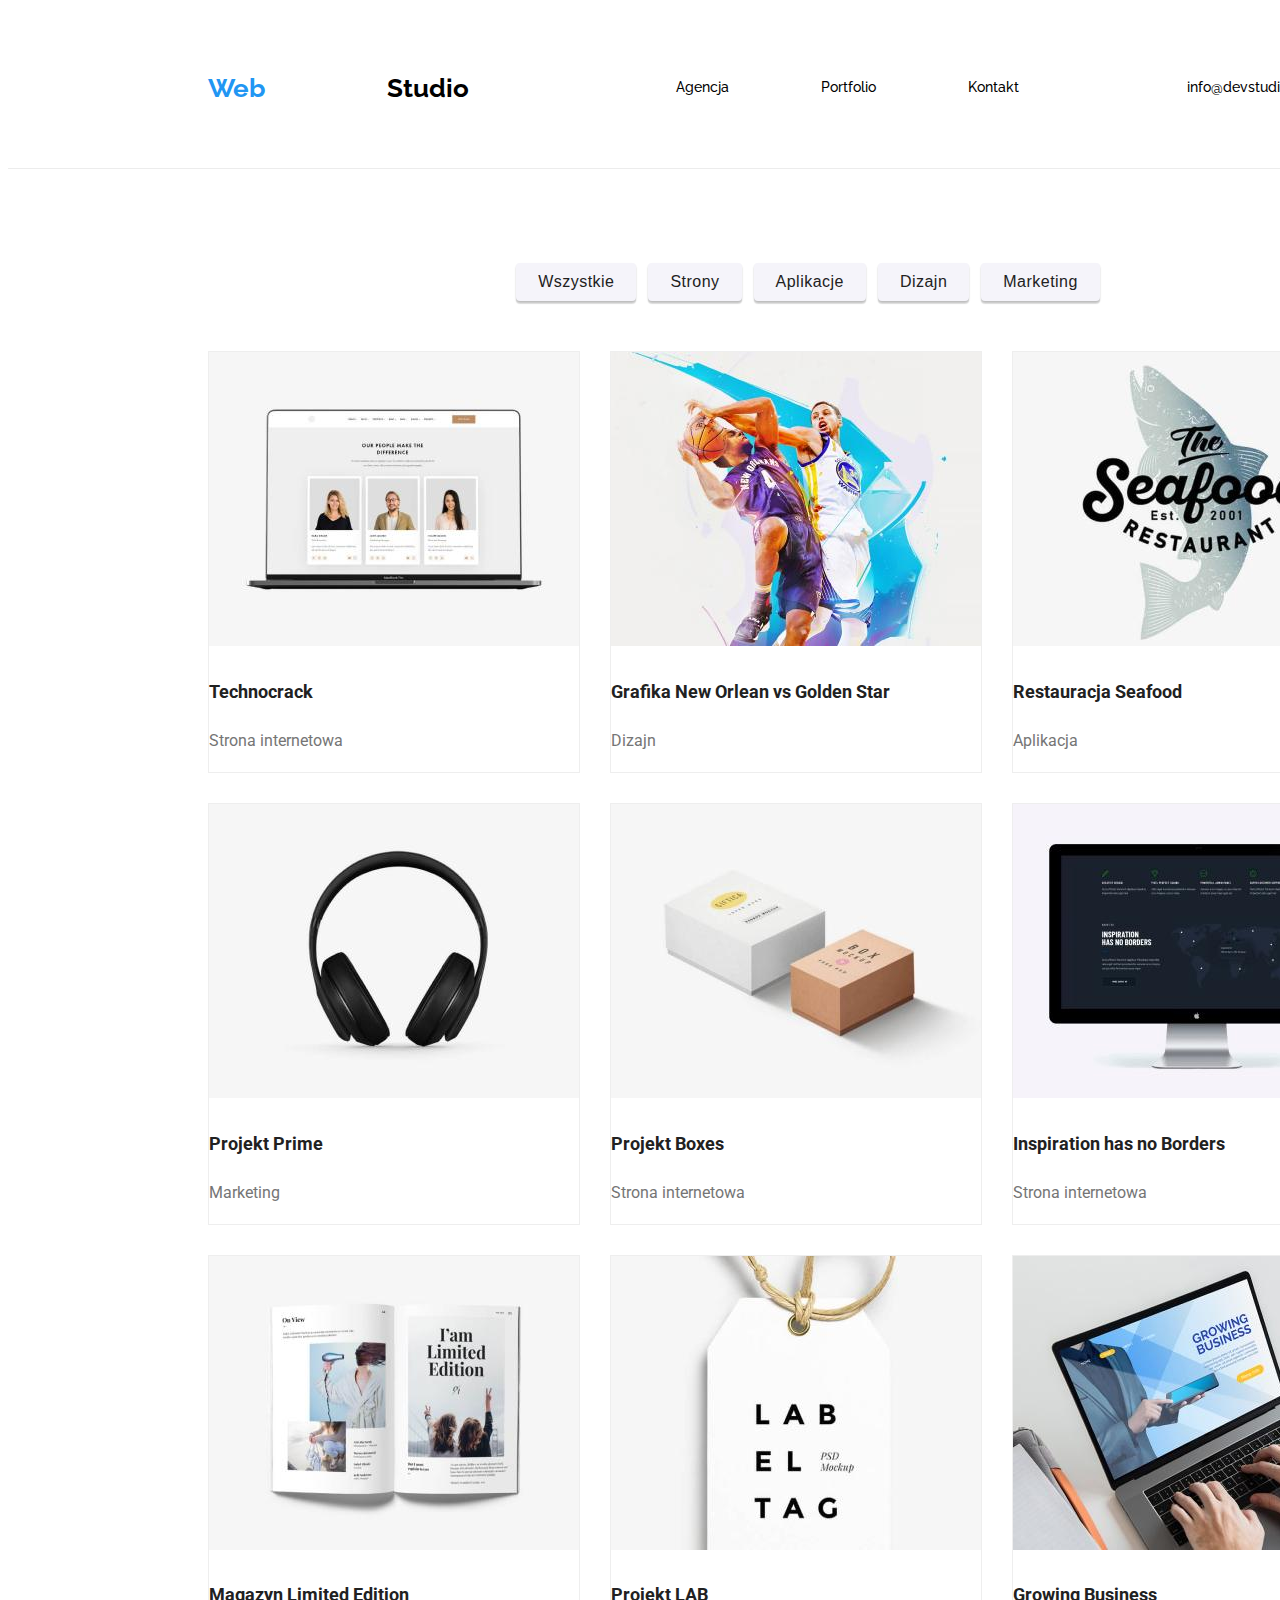
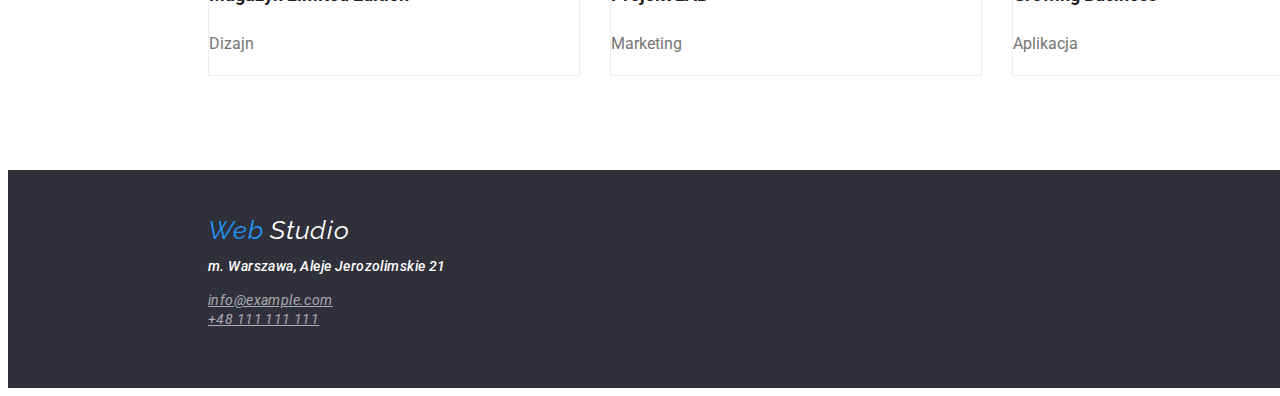
==== commit c3aa4972: "added index.html and style.css and portfolio.html" ====
--- a/portfolio.html
+++ b/portfolio.html
@@ -15,6 +15,7 @@
     <style>
       body {
         font-family: "Roboto", sans-serif;
+        width: 1600px;
       }
     </style>
   </head>
@@ -34,13 +35,15 @@
                 <li><a href="#" class="menu-links">Kontakt</a></li>
               </ul>
             </nav>
-          </div>
-          <div class="head-contact">
-            <a href="mailto:info@devstudio.com" class="contact-mail"
-              >info@devstudio.com</a
-            >
+            <div class="head-contact">
+              <a href="mailto:info@devstudio.com" class="contact-mail"
+                >info@devstudio.com</a
+              >
 
-            <a href="tel:+48111111111" class="contact-phone">+48 111 111 111</a>
+              <a href="tel:+48111111111" class="contact-phone"
+                >+48 111 111 111</a
+              >
+            </div>
           </div>
         </div>
       </div>
--- a/CSS/style.css
+++ b/CSS/style.css
@@ -9,7 +9,6 @@
   text-decoration: none;
 }
 .head-contact {
-  align-items: center;
   display: flex;
   justify-content: flex-end;
 }
@@ -18,6 +17,10 @@
   display: flex;
   justify-content: space-between;
 }
+.menu-options {
+  display: flex;
+  justify-content: space-between;
+}
 .logo-nav {
   display: flex;
   font-family: "Raleway";
@@ -26,6 +29,7 @@
   font-weight: 700;
   font-size: 26px;
   align-items: center;
+  justify-content: space-between;
 }
 .logo {
   font-family: "Raleway";
@@ -35,6 +39,7 @@
   font-size: 26px;
   text-decoration: none;
 }
+
 .logo:hover {
   color: #2196f3;
 }
@@ -46,6 +51,7 @@
   font-weight: 500;
   line-height: 1.14;
   text-decoration: none;
+  padding: 46px;
 }
 .menu-links:hover {
   color: #2196f3;
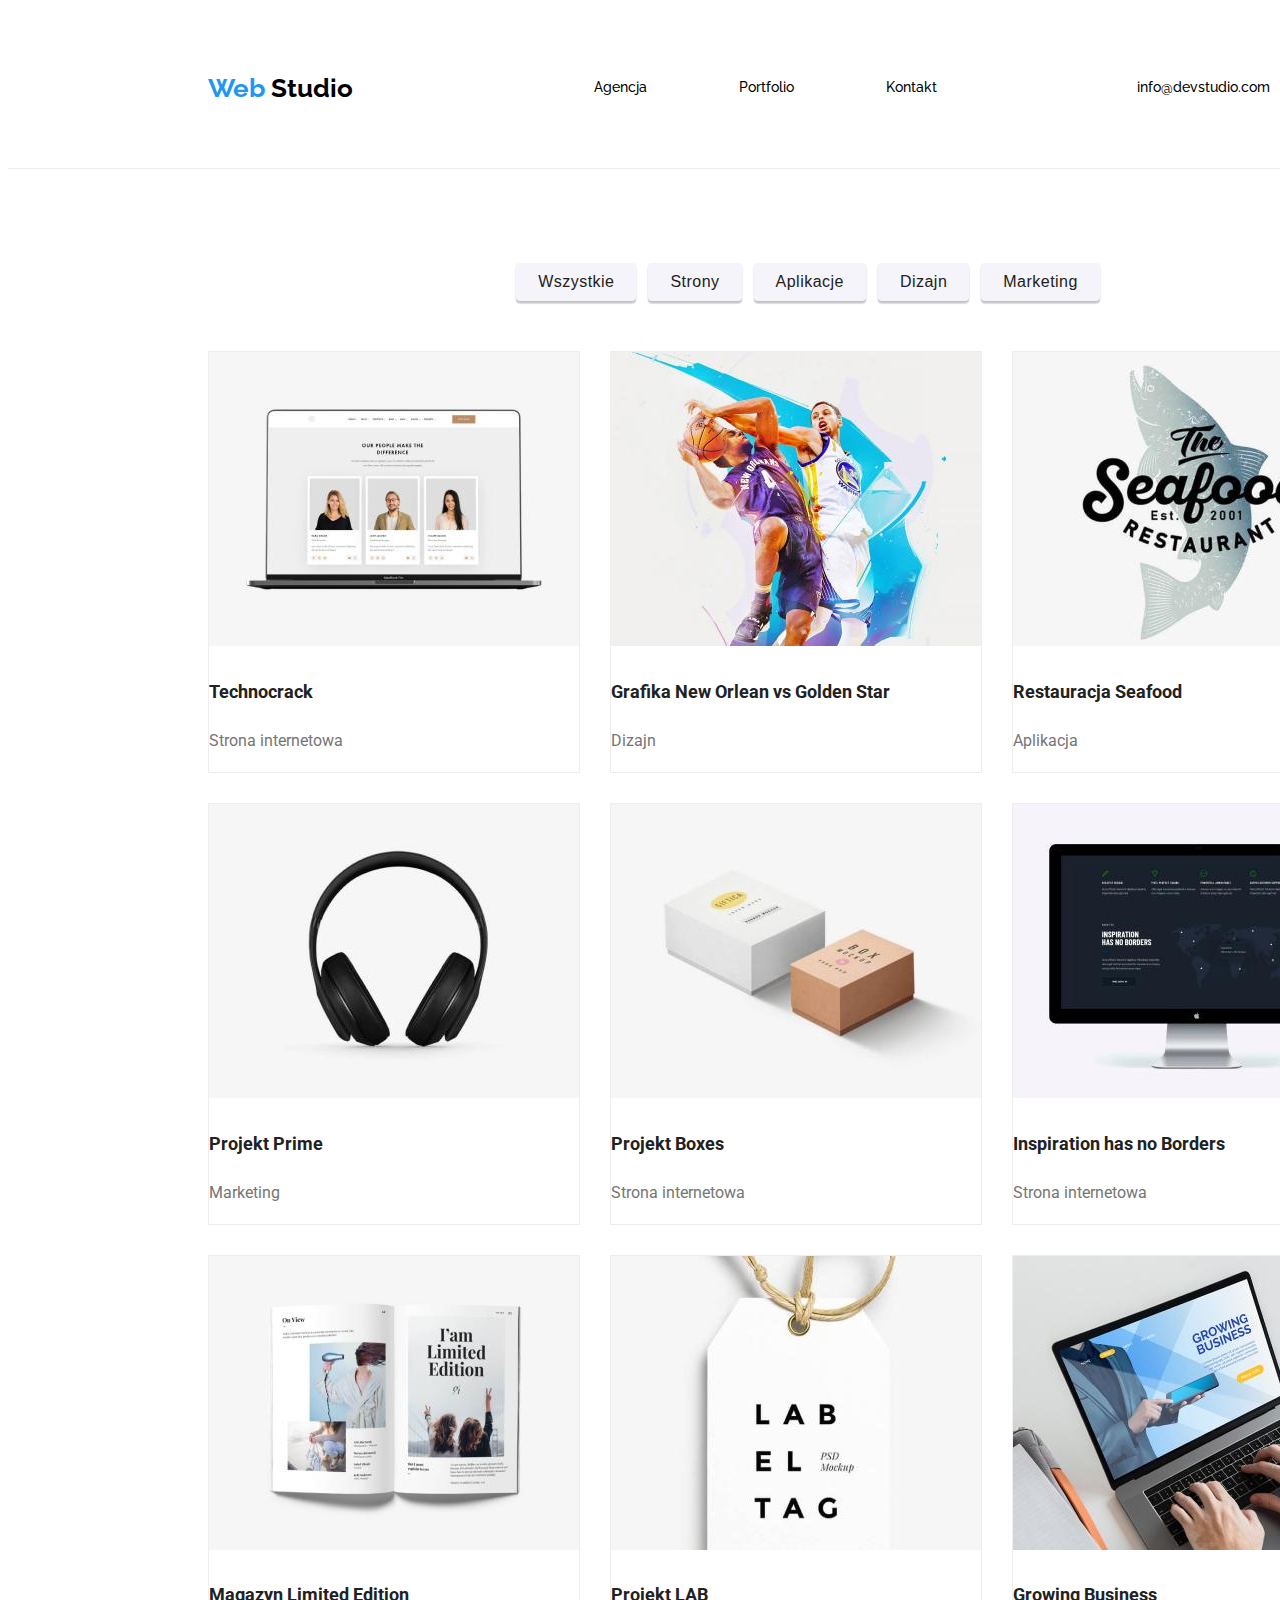
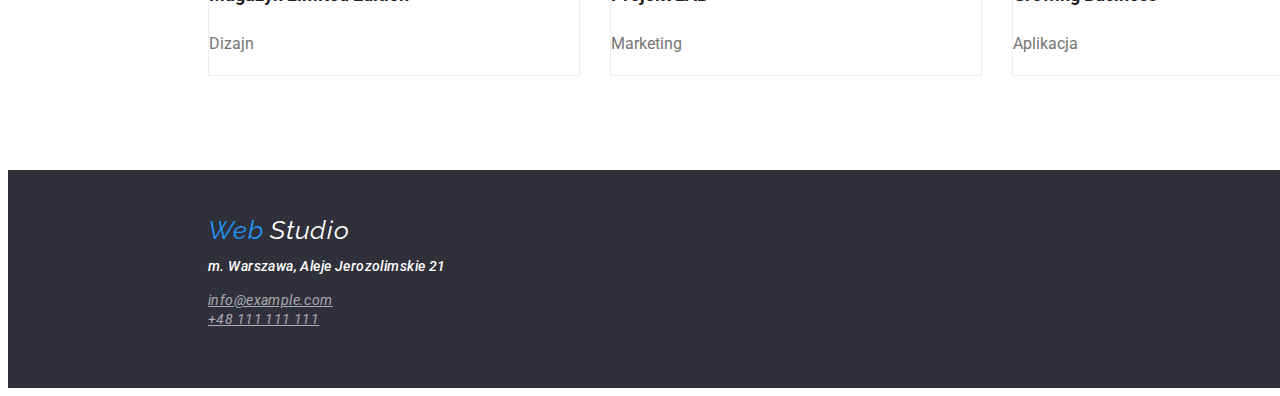
==== commit e396778c: "added index.html and portfolio.html and style.css" ====
--- a/portfolio.html
+++ b/portfolio.html
@@ -24,8 +24,9 @@
       <div class="border">
         <div class="container">
           <div class="logo-nav">
-            <span>Web</span>
-            <a class="logo" href="./index.html">Studio</a>
+            <div class="logo-final">
+              <span>Web</span> <a class="logo" href="./index.html">Studio</a>
+            </div>
             <nav class="navbar-menu">
               <ul class="menu">
                 <li><a href="#" class="menu-links">Agencja</a></li>
--- a/CSS/style.css
+++ b/CSS/style.css
@@ -11,6 +11,7 @@
 .head-contact {
   display: flex;
   justify-content: flex-end;
+  gap: 50px;
 }
 .menu {
   flex-direction: row;
@@ -29,6 +30,9 @@
   font-weight: 700;
   font-size: 26px;
   align-items: center;
+  justify-content: space-between;
+}
+.logo-final {
   justify-content: space-between;
 }
 .logo {
@@ -39,7 +43,6 @@
   font-size: 26px;
   text-decoration: none;
 }
-
 .logo:hover {
   color: #2196f3;
 }
